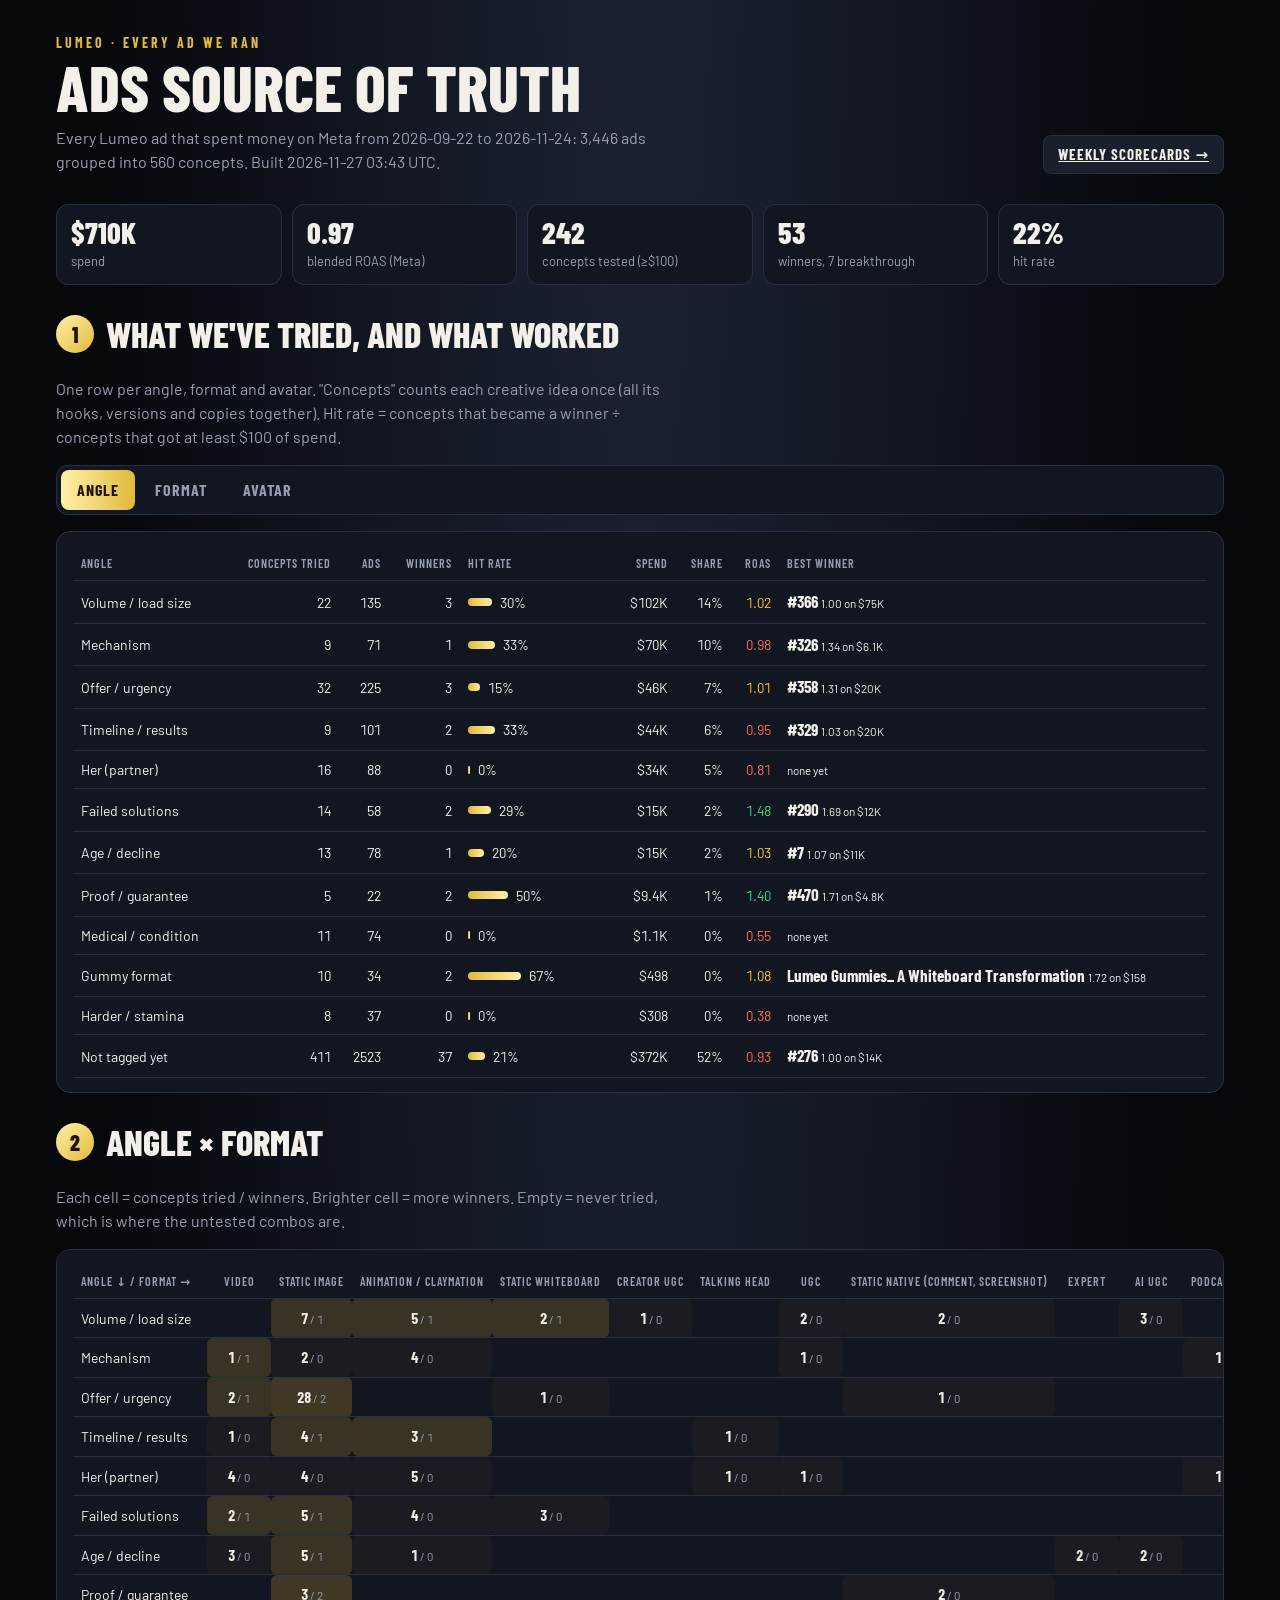
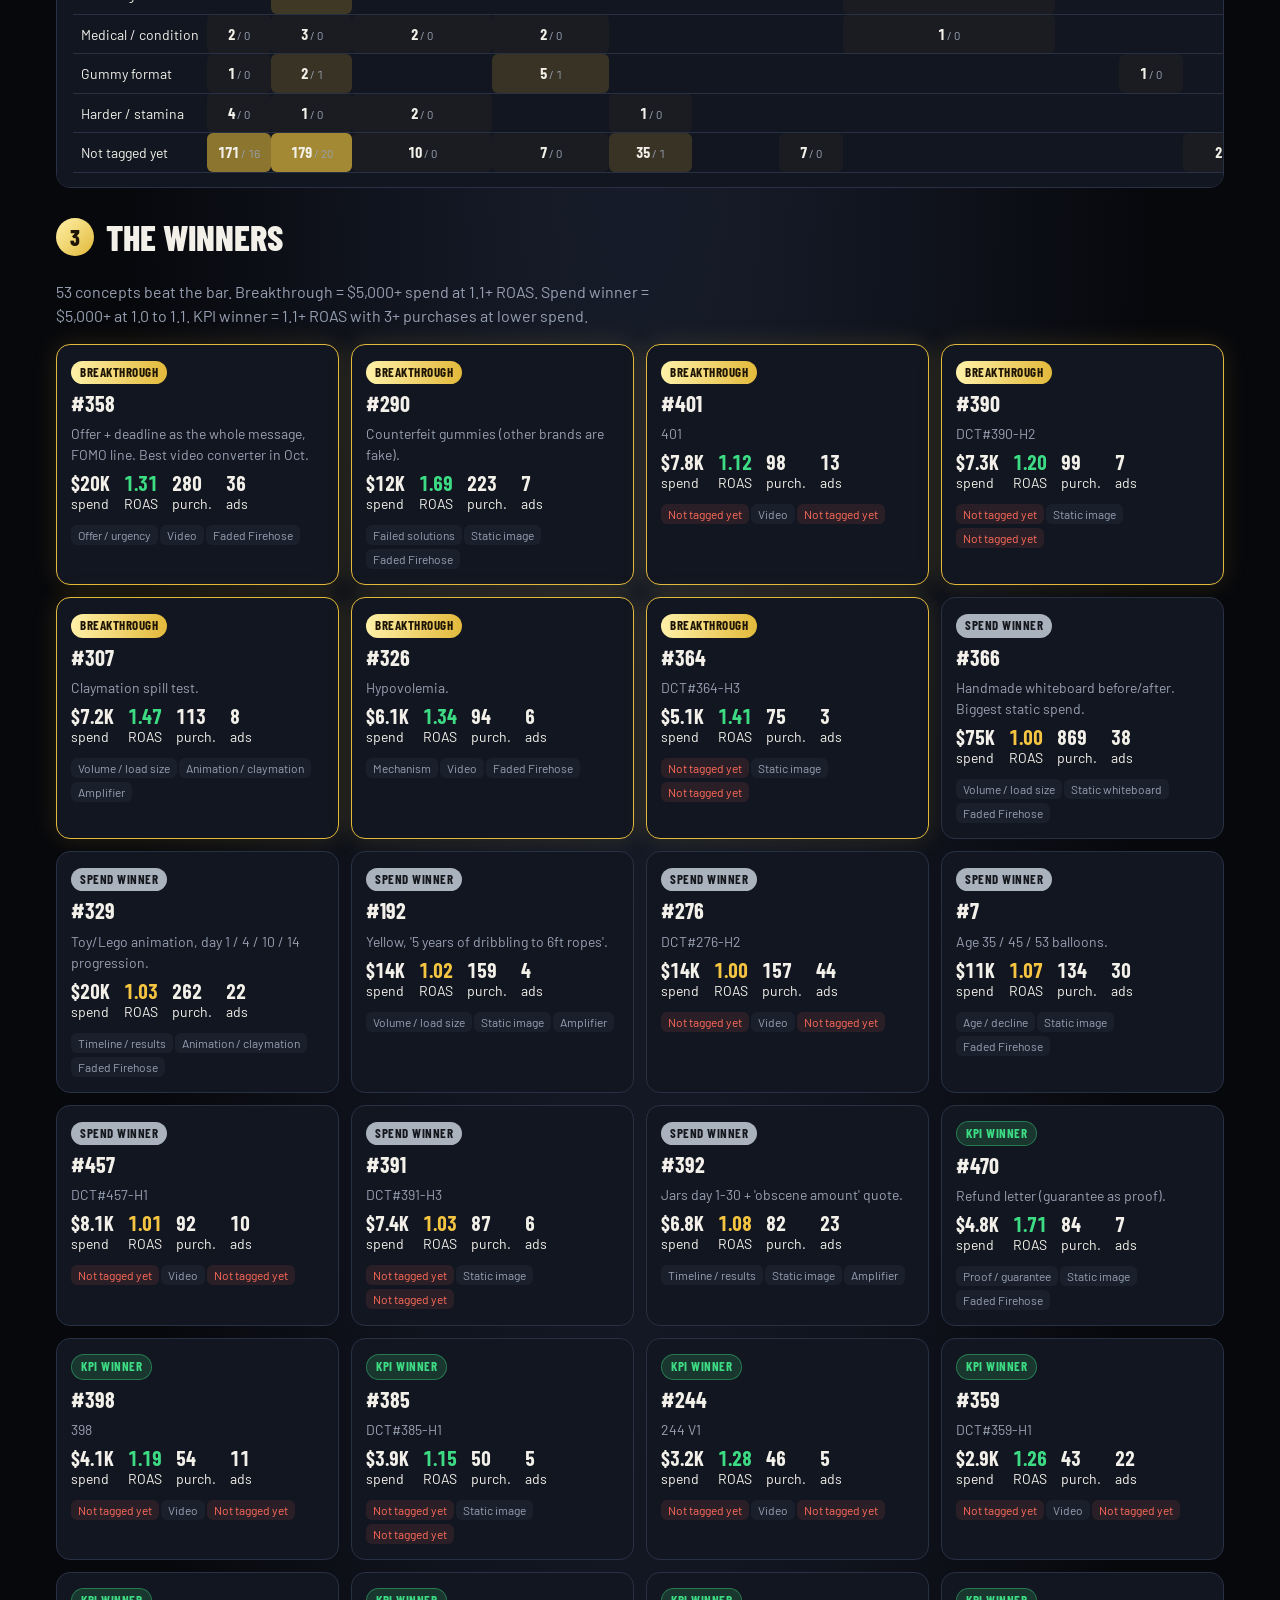
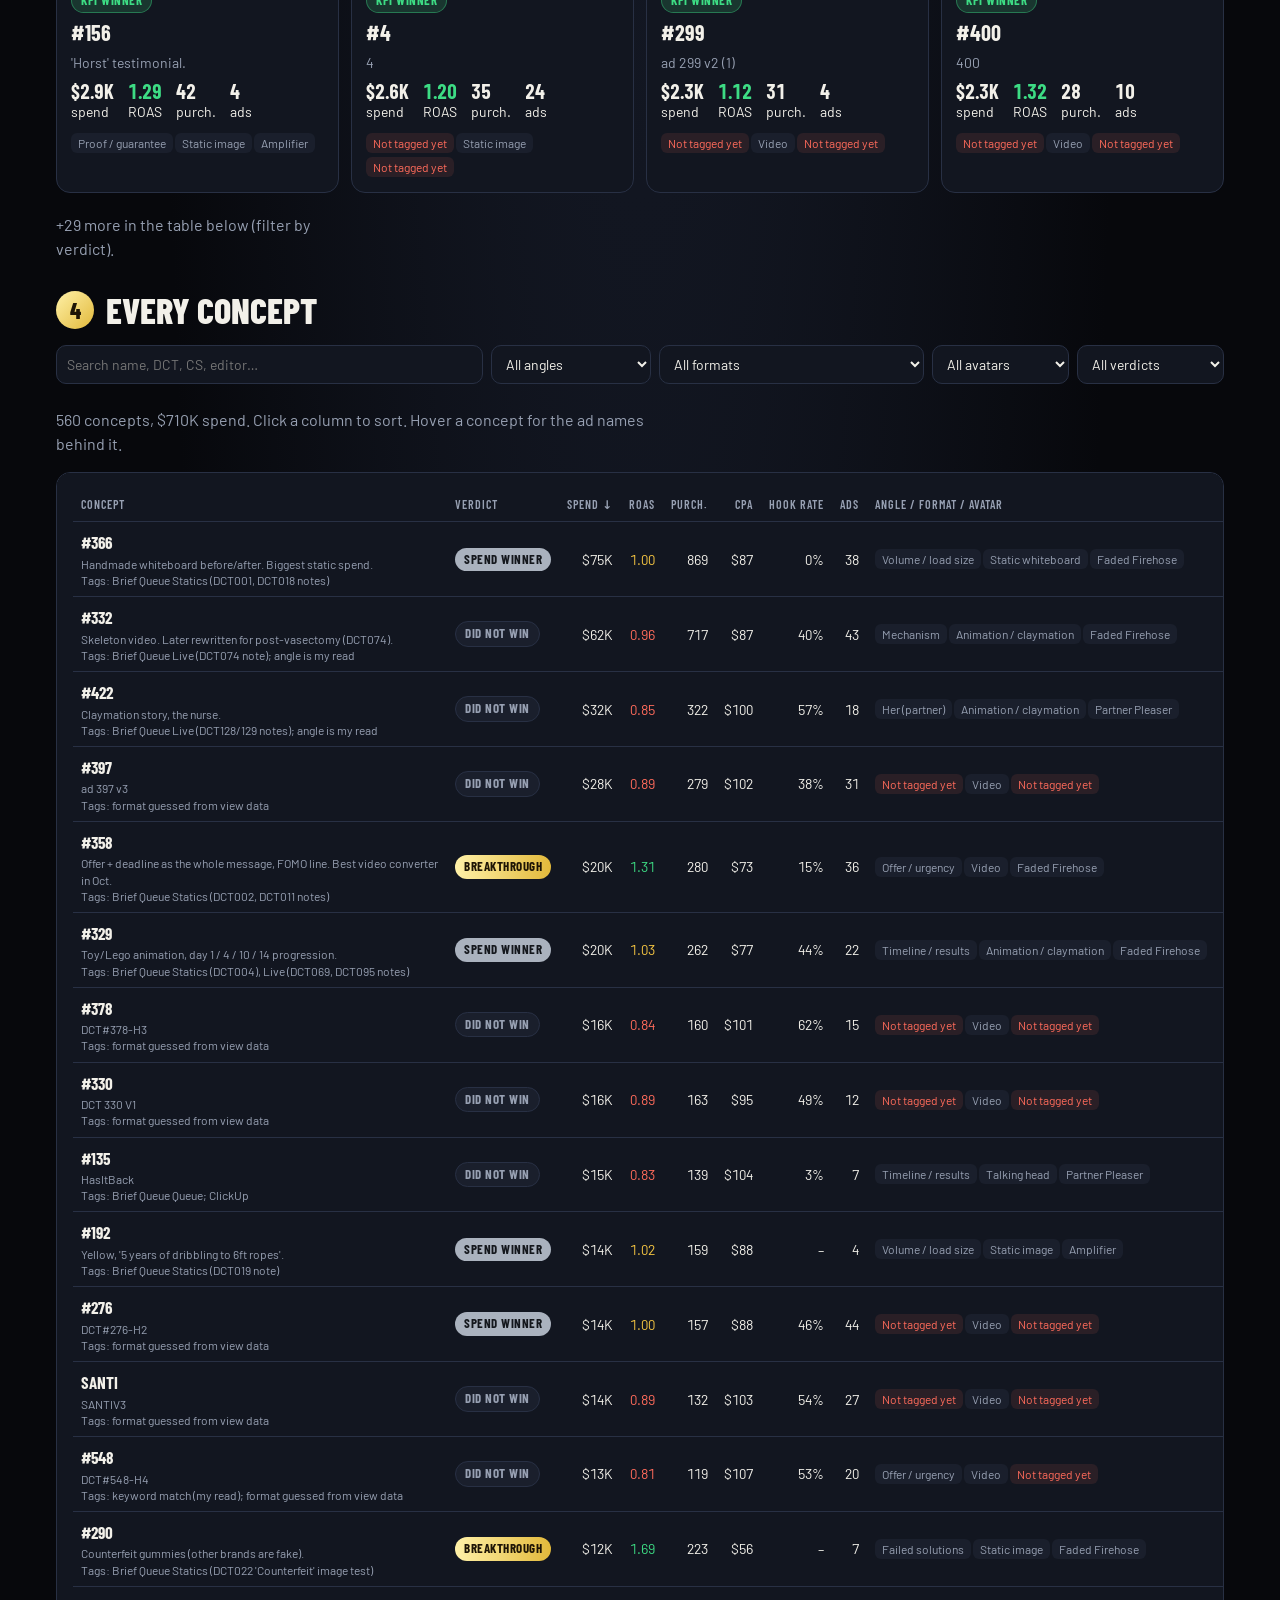
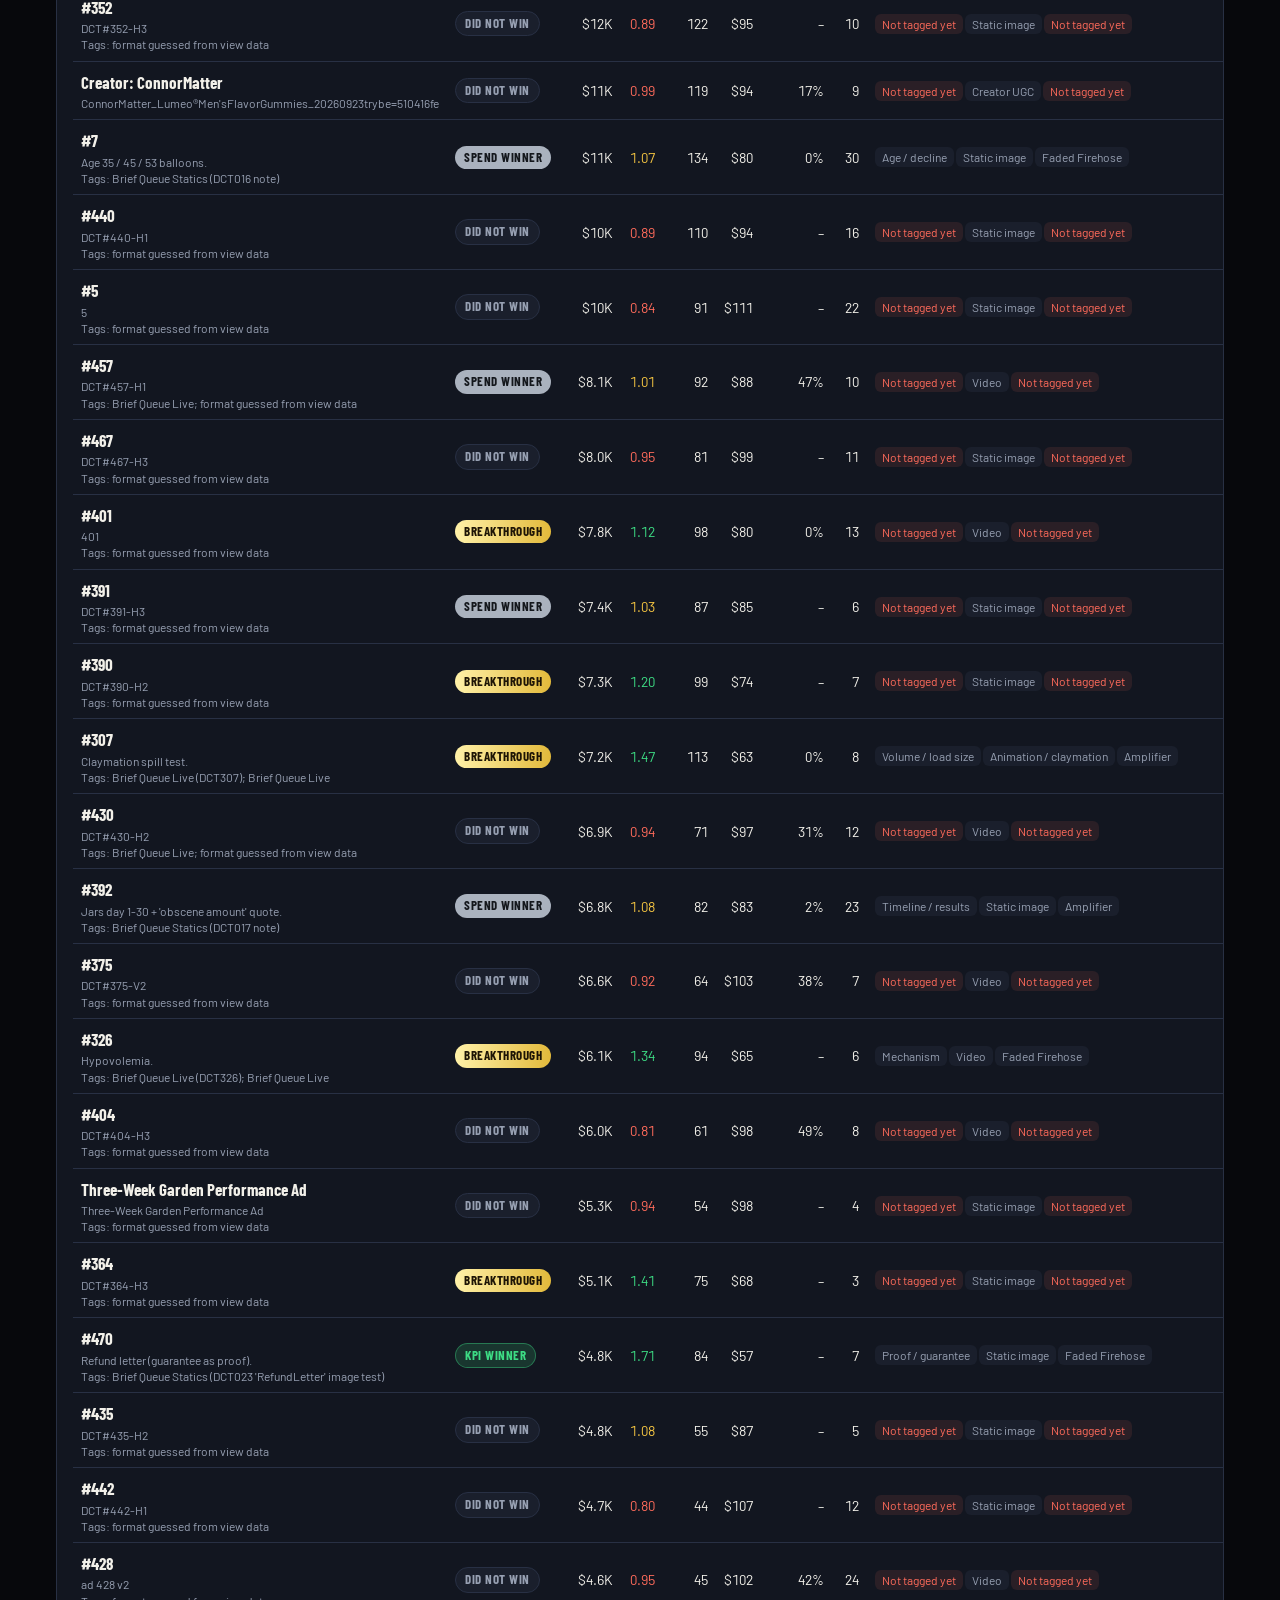
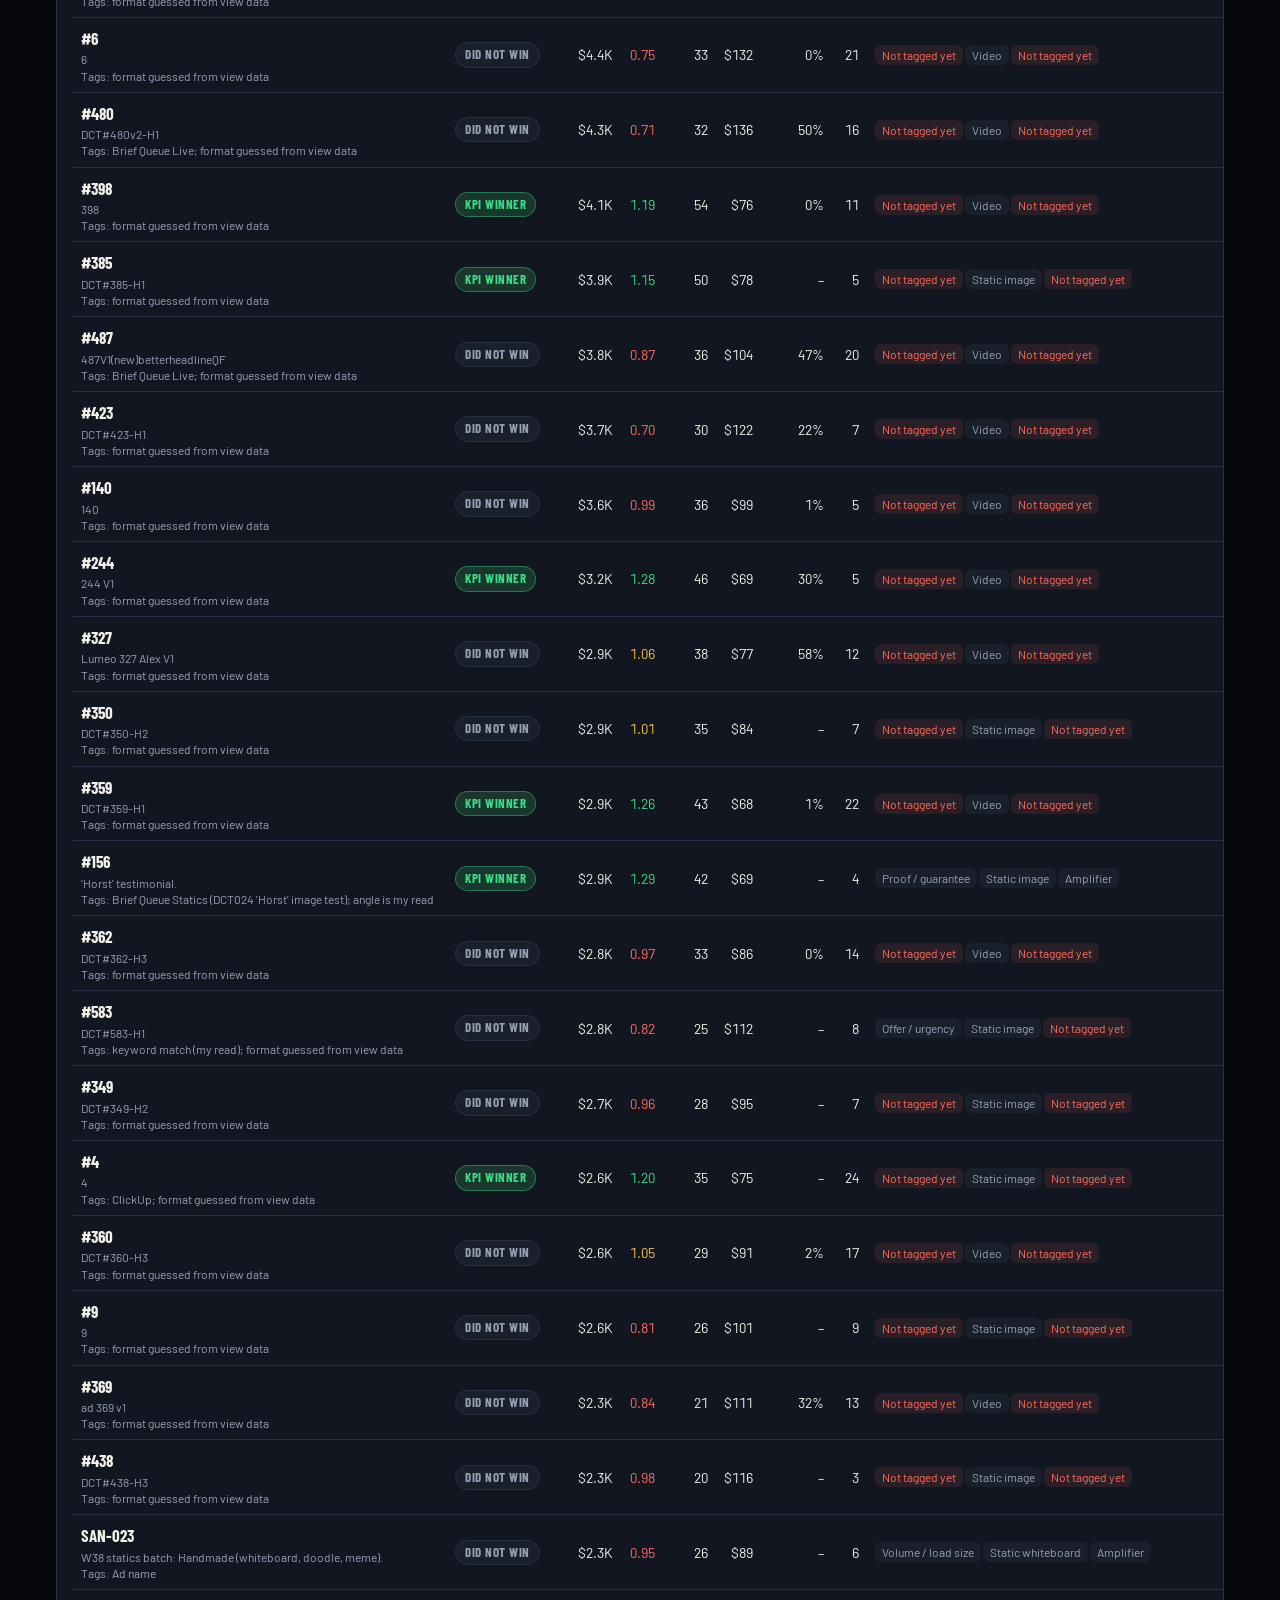
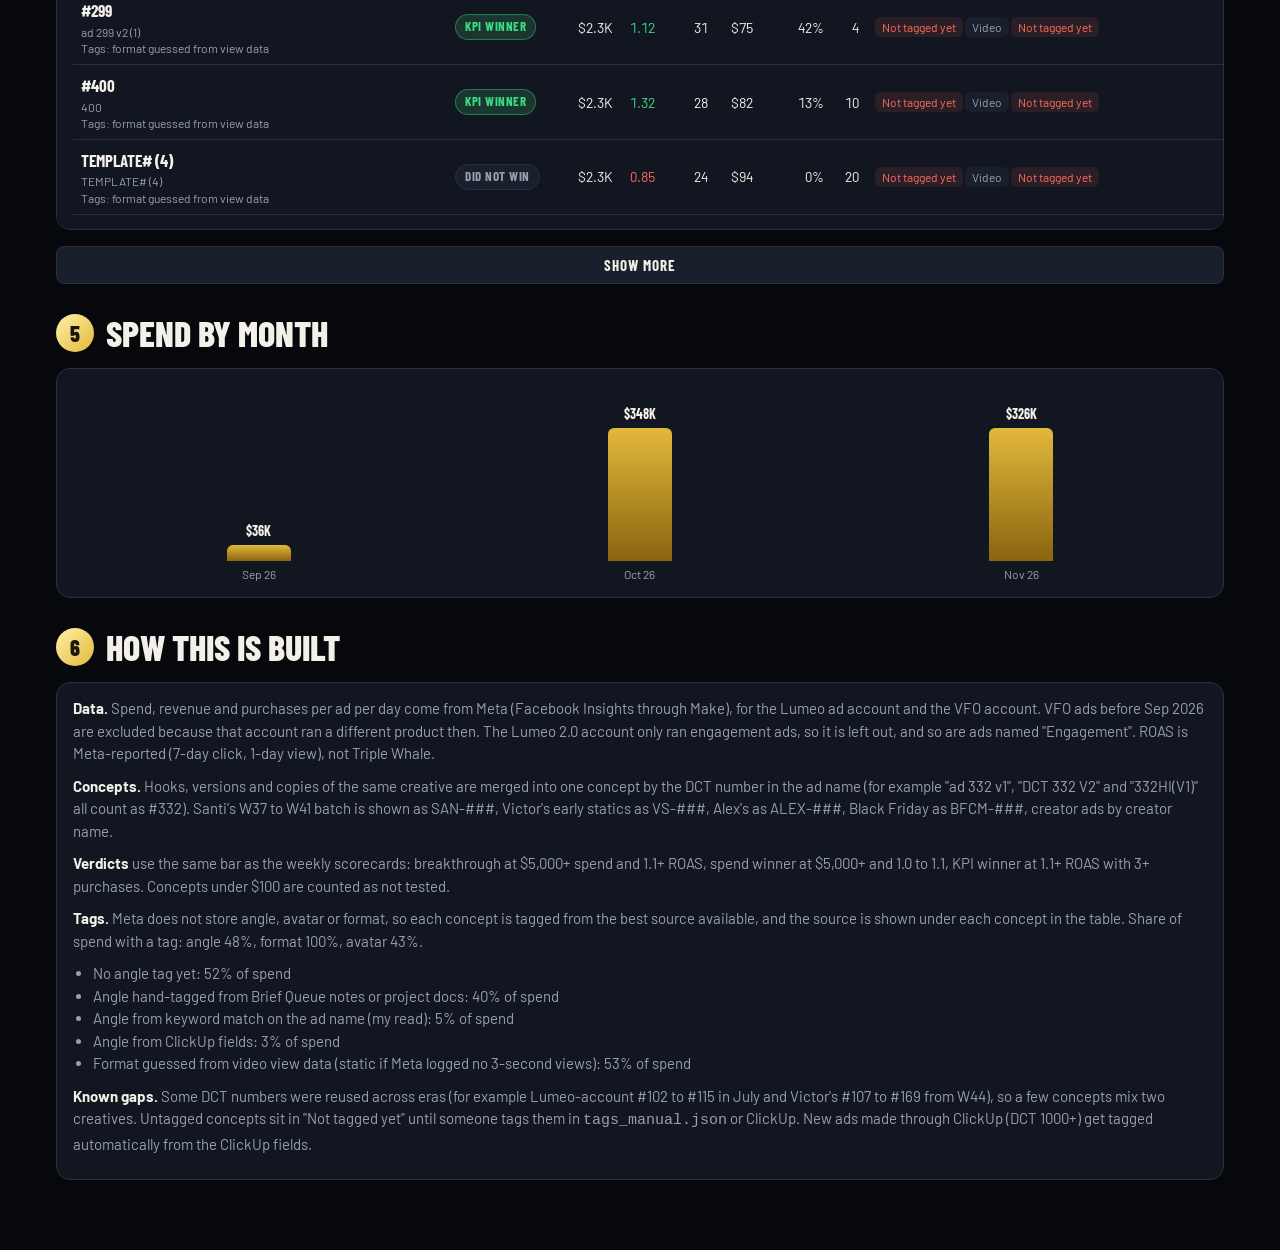
==== ads.html @ 4c55439c "Add ads source of truth page Every Lumeo Meta ad with spend, grouped into concepts by DCT number, wi" ====
<!doctype html>
<html lang="en">
<head>
<meta charset="utf-8">
<meta name="viewport" content="width=device-width,initial-scale=1">
<title>Lumeo ads source of truth</title>
<link rel="preconnect" href="https://fonts.googleapis.com">
<link rel="stylesheet" href="https://fonts.googleapis.com/css2?family=Barlow+Condensed:wght@500;600;700;800&family=Barlow:wght@400;500;600&display=swap">
<link rel="stylesheet" href="style.css">
<link rel="stylesheet" href="ads.css">
</head>
<body>
<main class="wrap">
  <header>
    <div>
      <div class="eyebrow">Lumeo · every ad we ran</div>
      <h1>Ads source of truth</h1>
      <p class="sub" id="lede">Loading…</p>
    </div>
    <a class="btn sm" href="./">Weekly scorecards →</a>
  </header>

  <div class="kpis" id="kpis"></div>

  <section id="tried">
    <h2><span class="num">1</span>What we've tried, and what worked</h2>
    <p class="sub">One row per angle, format and avatar. "Concepts" counts each creative idea once (all its hooks, versions and copies together). Hit rate = concepts that became a winner ÷ concepts that got at least $<span class="mintest">100</span> of spend.</p>
    <div class="seg" role="group" aria-label="Group by" id="dimseg">
      <button aria-pressed="true" data-dim="angle">Angle</button>
      <button aria-pressed="false" data-dim="format">Format</button>
      <button aria-pressed="false" data-dim="avatar">Avatar</button>
    </div>
    <div class="box tblwrap"><table id="dimtbl"></table></div>
  </section>

  <section id="matrix">
    <h2><span class="num">2</span>Angle × format</h2>
    <p class="sub">Each cell = concepts tried / winners. Brighter cell = more winners. Empty = never tried, which is where the untested combos are.</p>
    <div class="box tblwrap"><table id="mtx" class="mtx"></table></div>
  </section>

  <section id="winners">
    <h2><span class="num">3</span>The winners</h2>
    <p class="sub" id="winsub"></p>
    <div class="wins" id="wins"></div>
  </section>

  <section id="all">
    <h2><span class="num">4</span>Every concept</h2>
    <div class="filters">
      <input type="search" id="q" placeholder="Search name, DCT, CS, editor…" aria-label="Search">
      <select id="fAngle" aria-label="Angle"></select>
      <select id="fFormat" aria-label="Format"></select>
      <select id="fAvatar" aria-label="Avatar"></select>
      <select id="fVerdict" aria-label="Verdict"></select>
    </div>
    <p class="sub" id="allsub"></p>
    <div class="box tblwrap"><table id="alltbl" class="sortable"></table></div>
    <button class="btn sm" id="more" hidden>Show more</button>
  </section>

  <section id="months">
    <h2><span class="num">5</span>Spend by month</h2>
    <div class="box"><div class="mbars" id="mbars"></div></div>
  </section>

  <section id="how">
    <h2><span class="num">6</span>How this is built</h2>
    <div class="box how" id="howbox"></div>
  </section>
</main>
<script src="ads.js"></script>
</body>
</html>
---- style.css ----
/* Dark pack-opening stage (single deliberate theme). One page, top to bottom = the workflow:
   1 Production (brief queue) -> 2 Winners (Atria, VFO account) -> 3 Who made it (click to attribute) -> 4 Cards + pack opening. */
:root{
  color-scheme:dark;
  --bg:#07080c; --panel:#121620; --panel2:#1a1f2c; --ink:#f2f0e9; --muted:#97a0b2; --line:#283044;
  --gold1:#fff1a8; --gold2:#e2b93b; --gold3:#8a6410; --gold4:#4a3506;
  --silver1:#f1f3f6; --silver2:#aab2be; --silver3:#5b6270; --silver4:#2c3038;
  --bronze1:#f3bf92; --bronze2:#b0703f; --bronze3:#5a3216; --bronze4:#2e180a;
  --holo1:#7cf3ff; --holo2:#ff4fd8; --holo3:#7b5cff;
  --good:#3ddc84; --mid:#f5c542; --low:#ff6b5b;
  --f-display:"Barlow Condensed","Arial Narrow",system-ui,sans-serif;
  --f-body:"Barlow",system-ui,-apple-system,"Segoe UI",sans-serif;
}
*{box-sizing:border-box}
html,body{margin:0}
body{background:var(--bg);color:var(--ink);font-family:var(--f-body);font-size:16px;line-height:1.5;
  background-image:radial-gradient(ellipse at 50% -10%,#1d2436 0%,rgba(7,8,12,0) 60%)}
button{font:inherit;color:inherit}
a{color:inherit}
.wrap{max-width:1200px;margin:0 auto;padding-block:32px 72px;padding-left:max(16px,env(safe-area-inset-left,0px));padding-right:max(16px,env(safe-area-inset-right,0px));display:flex;flex-direction:column;gap:30px}
header{display:flex;flex-wrap:wrap;gap:20px;align-items:flex-end;justify-content:space-between}
.eyebrow{font-family:var(--f-display);letter-spacing:3px;text-transform:uppercase;color:var(--gold2);font-weight:700;font-size:14px}
h1{font-family:var(--f-display);font-weight:800;font-size:clamp(38px,6vw,64px);line-height:.95;margin:4px 0 0;text-transform:uppercase;text-wrap:balance}
h2{font-family:var(--f-display);font-weight:800;font-size:clamp(26px,3.6vw,36px);text-transform:uppercase;margin:0;line-height:1;display:flex;align-items:center;gap:12px}
h2 .num{display:inline-grid;place-items:center;width:38px;height:38px;border-radius:50%;background:linear-gradient(135deg,var(--gold1),var(--gold2));color:#1d1405;font-size:22px;flex:none}
.sub{color:var(--muted);margin:8px 0 0;max-width:68ch}
.btn{font-family:var(--f-display);font-weight:700;font-size:18px;letter-spacing:1px;text-transform:uppercase;border-radius:10px;padding:12px 22px;cursor:pointer;border:1px solid var(--line);background:var(--panel2)}
.btn.primary{border:0;color:#1d1405;background:linear-gradient(90deg,var(--gold1),var(--gold2));box-shadow:0 0 30px rgba(226,185,59,.35)}
.btn.sm{font-size:15px;padding:7px 14px;border-radius:8px}
.btn:disabled{opacity:.5;cursor:default}
.btn:focus-visible,.cardbtn:focus-visible,.tab:focus-visible,.seg button:focus-visible,.chip:focus-visible,.step:focus-visible{outline:2px solid var(--holo1);outline-offset:3px}

/* workflow stepper */
.flow{display:grid;grid-template-columns:repeat(4,minmax(0,1fr));gap:10px}
.step{display:flex;gap:10px;align-items:flex-start;text-decoration:none;background:var(--panel);border:1px solid var(--line);border-radius:12px;padding:12px 14px;position:relative}
.step b{font-family:var(--f-display);font-size:18px;text-transform:uppercase;letter-spacing:.5px;display:block;line-height:1.1}
.step span{font-size:13px;color:var(--muted);line-height:1.3;display:block}
.step i{font-style:normal;font-family:var(--f-display);font-weight:800;font-size:20px;color:var(--gold2);line-height:1.1}
.step.live{border-color:var(--gold2)}
@media (max-width:760px){.flow{grid-template-columns:1fr 1fr}}

.bar{display:flex;flex-wrap:wrap;gap:12px 18px;align-items:center;justify-content:space-between}
.sticky{position:sticky;top:0;z-index:20;background:rgba(7,8,12,.88);backdrop-filter:blur(8px);-webkit-backdrop-filter:blur(8px);padding:10px 0;margin:-10px 0}
.seg{display:inline-flex;background:var(--panel);border:1px solid var(--line);border-radius:12px;padding:4px;gap:4px}
.seg button{font-family:var(--f-display);font-weight:700;letter-spacing:1px;text-transform:uppercase;font-size:16px;border:0;background:transparent;border-radius:8px;padding:8px 16px;cursor:pointer;color:var(--muted)}
.seg button[aria-pressed="true"]{background:linear-gradient(90deg,var(--gold1),var(--gold2));color:#1d1405}
.tabs{display:flex;gap:6px;flex-wrap:wrap}
.tab{font-family:var(--f-display);font-weight:600;letter-spacing:1px;text-transform:uppercase;font-size:15px;border:1px solid var(--line);background:var(--panel);border-radius:999px;padding:6px 14px;cursor:pointer}
.tab[aria-pressed="true"]{background:var(--ink);color:var(--bg);border-color:var(--ink)}
.legend{display:flex;flex-wrap:wrap;gap:8px 18px;font-size:14px;color:var(--muted);background:var(--panel);border:1px solid var(--line);border-radius:12px;padding:12px 16px}
.legend b{color:var(--ink);font-family:var(--f-display);font-size:16px;letter-spacing:.5px}
section{display:flex;flex-direction:column;gap:16px;scroll-margin-top:70px}
.box{background:var(--panel);border:1px solid var(--line);border-radius:14px;padding:14px 16px}
.tblwrap{overflow-x:auto}
table{width:100%;border-collapse:collapse;font-size:14px}
th,td{text-align:left;padding:8px 8px;border-bottom:1px solid var(--line);white-space:nowrap}
th{color:var(--muted);font-weight:600;font-size:12px;letter-spacing:1px;text-transform:uppercase;font-family:var(--f-display)}
td.n,th.n{text-align:right;font-variant-numeric:tabular-nums}
td b{font-family:var(--f-display);font-size:17px}
.two{display:grid;grid-template-columns:1fr 1fr;gap:16px}
@media (max-width:860px){.two{grid-template-columns:1fr}}
.note{font-size:13px;color:var(--muted)}
.flag{border-left:3px solid var(--mid);padding:8px 12px;background:var(--panel2);border-radius:8px;font-size:13px;color:var(--muted)}
.flag b{color:var(--ink)}

/* winners */
.wgrid{display:grid;grid-template-columns:repeat(auto-fill,minmax(330px,1fr));gap:14px}
.ad{display:grid;grid-template-columns:92px minmax(0,1fr);gap:12px;background:var(--panel);border:1px solid var(--line);border-radius:14px;padding:12px}
.ad.ok{border-color:var(--good)}
.ad .th{aspect-ratio:9/16;border-radius:8px;overflow:hidden;background:var(--panel2) center/cover no-repeat;position:relative}
.ad .th span{position:absolute;left:4px;bottom:4px;font-family:var(--f-display);font-size:11px;font-weight:700;background:rgba(0,0,0,.6);padding:1px 6px;border-radius:4px}
.ad .body{display:flex;flex-direction:column;gap:6px;min-width:0}
.ad .nm{font:600 13px/1.3 ui-monospace,Menlo,monospace;word-break:break-all}
.ad .meta{font-size:12px;color:var(--muted)}
.ad .mx{display:flex;gap:10px;flex-wrap:wrap;font-family:var(--f-display);font-weight:700;font-size:16px}
.ad .mx em{font-style:normal;font-weight:500;color:var(--muted);font-size:12px;margin-left:3px}
.pill{font-family:var(--f-display);font-weight:700;font-size:12px;letter-spacing:1px;text-transform:uppercase;padding:1px 8px;border-radius:999px;background:var(--panel2);color:var(--muted);white-space:nowrap}
.pill.win{background:rgba(61,220,132,.16);color:var(--good)}
.pill.spend{background:rgba(245,140,50,.18);color:#f59a4a}
.pill.bt{background:rgba(61,220,132,.16);color:var(--good)}
.pill.kpi{background:rgba(245,197,66,.16);color:var(--mid)}
.pill.lose{background:rgba(240,90,90,.14);color:#f07a7a}
.pill.early{background:rgba(160,160,170,.16);color:#b8b8c4}
.pill.prof{background:transparent;color:var(--good);border:1px solid rgba(61,220,132,.35)}
.pill.unprof{background:transparent;color:#f07a7a;border:1px solid rgba(240,90,90,.3)}
.l-av img{position:absolute;inset:6%;width:88%;height:88%;border-radius:50%;object-fit:cover}
.pill.hi{color:var(--good)} .pill.mid{color:var(--mid)} .pill.lo{color:var(--muted)}
.why{font-size:12px;color:var(--muted);line-height:1.35}
.pick{display:grid;grid-template-columns:26px minmax(0,1fr);gap:6px;align-items:center}
.pick>span{font-family:var(--f-display);font-weight:700;font-size:12px;color:var(--muted)}
.chips{display:flex;gap:5px;flex-wrap:wrap}
.chip{border:1px solid var(--line);background:var(--panel2);padding:3px 9px;border-radius:999px;cursor:pointer;font-size:13px}
.chip.sug{border-color:var(--gold2);border-style:dashed}
.chip[aria-pressed="true"]{background:linear-gradient(90deg,var(--gold1),var(--gold2));color:#1d1405;border:1px solid var(--gold2);font-weight:600}
.chip[disabled]{cursor:default}
.owner{display:flex;gap:6px;flex-wrap:wrap;font-family:var(--f-display);font-weight:700}
.owner span{background:var(--panel2);border-radius:6px;padding:1px 8px}
.progress{height:8px;border-radius:999px;background:var(--panel2);overflow:hidden;min-width:160px;flex:1;max-width:320px}
.progress i{display:block;height:100%;background:linear-gradient(90deg,var(--good),var(--gold2));width:0;transition:width .4s}

.squad{display:grid;grid-template-columns:repeat(auto-fill,minmax(260px,1fr));gap:40px 24px}
.slot{display:flex;flex-direction:column;align-items:center;gap:14px;min-width:0}

/* ================= 3D card ================= */
.cardbtn{--c1:var(--gold1);--c2:var(--gold2);--c3:var(--gold3);--c4:var(--gold4);--ink-c:#1d1405;
  position:relative;background:none;border:0;padding:0;cursor:pointer;width:250px;max-width:100%;container-type:inline-size;perspective:900px;-webkit-tap-highlight-color:transparent}
.t-silver{--c1:var(--silver1);--c2:var(--silver2);--c3:var(--silver3);--c4:var(--silver4);--ink-c:#141920}
.t-bronze{--c1:var(--bronze1);--c2:var(--bronze2);--c3:var(--bronze3);--c4:var(--bronze4);--ink-c:#1b0d03}
.t-special{--c1:#9b7bff;--c2:#5b3fd6;--c3:#2a1670;--c4:#140a38;--ink-c:#fff}
.shadow{position:absolute;left:12%;right:12%;bottom:-6%;height:10%;border-radius:50%;background:radial-gradient(ellipse,rgba(0,0,0,.75),transparent 70%);filter:blur(6px);
  transform:translate(calc(var(--ry,0deg) / 1deg * -1.2px), calc(var(--rx,0deg) / 1deg * 1px));transition:transform .5s cubic-bezier(.2,.8,.2,1)}
.t-gold .shadow{background:radial-gradient(ellipse,rgba(226,185,59,.35),transparent 70%)}
.t-special .shadow{background:radial-gradient(ellipse,rgba(123,92,255,.55),transparent 70%)}
.tiltbox{position:relative;width:100%;aspect-ratio:3/4.35;transform-style:preserve-3d;
  transform:rotateX(var(--rx,0deg)) rotateY(calc(var(--ry,0deg) + var(--flip,0deg)));transition:transform .6s cubic-bezier(.2,.8,.2,1)}
.cardbtn.moving .tiltbox,.cardbtn.moving .shadow{transition:transform .1s ease-out}
.cardbtn[aria-pressed="true"]{--flip:180deg}
.side{position:absolute;inset:0;transform-style:preserve-3d}
.side, .side *{backface-visibility:hidden;-webkit-backface-visibility:hidden}
.shield{clip-path:polygon(50% 0,100% 7%,100% 88%,50% 100%,0 88%,0 7%)}
.edge{position:absolute;inset:0;background:var(--c4)}
.edge.e1{transform:translateZ(-2px);background:var(--c3)}
.edge.e2{transform:translateZ(-4px)}
.edge.e3{transform:translateZ(-6px)}
.edge.e4{transform:translateZ(-8px);background:#000}
.bgface{position:absolute;inset:0;overflow:hidden;background:linear-gradient(160deg,var(--c1) 0%,var(--c2) 48%,var(--c3) 100%)}
.bgface::before{content:"";position:absolute;inset:3.5%;clip-path:polygon(50% 0,100% 7%,100% 88%,50% 100%,0 88%,0 7%);
  background:linear-gradient(160deg,rgba(255,255,255,.18),rgba(255,255,255,0) 45%),repeating-linear-gradient(135deg,rgba(255,255,255,.05) 0 6px,rgba(0,0,0,.04) 6px 12px)}
.t-special .bgface{background:#140c30}
.t-special .bgface .anim{position:absolute;inset:-40%;background:conic-gradient(from 0deg,var(--holo3),var(--holo2),var(--holo1),var(--holo3));animation:spin 7s linear infinite;opacity:.9}
.t-special .bgface .veil{position:absolute;inset:0;background:radial-gradient(ellipse at 50% 35%,rgba(10,6,30,.1),rgba(10,6,30,.78) 78%)}
.t-special .bgface .lines{position:absolute;inset:0;background:repeating-linear-gradient(115deg,transparent 0 14px,rgba(255,255,255,.1) 14px 16px)}
@keyframes spin{to{transform:rotate(360deg)}}
.shine{position:absolute;inset:0;pointer-events:none;mix-blend-mode:color-dodge;opacity:0;transition:opacity .3s;
  background:radial-gradient(circle at var(--mx,50%) var(--my,50%),rgba(255,255,255,.85),rgba(255,255,255,0) 38%),
  linear-gradient(115deg,transparent 18%,rgba(124,243,255,.6) 36%,rgba(255,79,216,.6) 50%,rgba(255,241,168,.65) 64%,transparent 82%);
  background-size:100% 100%,260% 260%;background-position:center,var(--gx,50%) var(--gy,50%)}
.cardbtn:hover .shine,.cardbtn.touching .shine{opacity:.65}
.t-bronze .shine{mix-blend-mode:overlay}
.gloss{position:absolute;inset:0;pointer-events:none;background:radial-gradient(circle at var(--mx,50%) var(--my,30%),rgba(255,255,255,.22),transparent 45%);transform:translateZ(90px) scale(.92);opacity:0;transition:opacity .3s}
.cardbtn:hover .gloss,.cardbtn.touching .gloss{opacity:1}
.lay{position:absolute;font-family:var(--f-display);color:var(--ink-c);text-align:center}
.l-ovr{left:9%;top:9%;display:flex;flex-direction:column;align-items:center;line-height:.86;transform:translateZ(55px);text-shadow:0 2px 0 rgba(255,255,255,.15)}
.l-ovr b{font-size:24cqw;font-weight:800}
.l-ovr span{font-size:7.6cqw;font-weight:700;letter-spacing:.6cqw}
.l-av{left:39%;top:5%;width:48%;aspect-ratio:1;transform:translateZ(75px)}
.l-av i{position:absolute;inset:6%;border-radius:50%;display:grid;place-items:center;font-style:normal;font-weight:800;font-size:15cqw;
  background:radial-gradient(circle at 35% 30%,rgba(255,255,255,.35),rgba(0,0,0,.18) 70%);border:1.2cqw solid rgba(0,0,0,.18);box-shadow:0 2.4cqw 4cqw rgba(0,0,0,.35)}
.t-special .l-av i{background:radial-gradient(circle at 35% 30%,rgba(255,255,255,.35),rgba(255,255,255,.06) 70%);border-color:rgba(255,255,255,.35)}
.l-nm{left:8%;right:8%;top:43.5%;font-size:12.8cqw;font-weight:800;text-transform:uppercase;letter-spacing:.2cqw;line-height:1.05;border-bottom:.8cqw solid rgba(0,0,0,.22);padding-bottom:1.4cqw;transform:translateZ(40px)}
.t-special .l-nm{border-color:rgba(255,255,255,.35)}
.l-st{left:10%;right:10%;top:56%;display:grid;grid-template-columns:1fr 1fr;gap:.4cqw 7cqw;font-size:8.4cqw;transform:translateZ(28px)}
.l-st div{display:flex;gap:2.4cqw;justify-content:center;align-items:baseline}
.l-st b{font-weight:800;font-variant-numeric:tabular-nums}
.l-st span{font-weight:600;opacity:.8;font-size:7cqw}
.l-st .na b{opacity:.45}
.l-foot{left:15%;right:15%;bottom:6%;font-size:4.2cqw;letter-spacing:.8cqw;font-weight:700;opacity:.8;text-transform:uppercase;transform:translateZ(18px)}
.badge{position:absolute;top:13%;right:-3%;font-family:var(--f-display);font-weight:800;font-size:5cqw;letter-spacing:.6cqw;color:#07080c;background:linear-gradient(90deg,var(--holo1),var(--holo2));padding:.8cqw 3.6cqw;border-radius:1.4cqw;transform:translateZ(95px) rotate(6deg);box-shadow:0 2cqw 5cqw rgba(0,0,0,.45)}
.back3d{transform:rotateY(180deg)}
.back3d .bgface{background:linear-gradient(170deg,#1d2334,#0d1018)}
.back3d .bgface::before{background:linear-gradient(170deg,rgba(255,255,255,.06),transparent 40%)}
.bk{position:absolute;left:8%;right:8%;top:8%;bottom:11%;display:flex;flex-direction:column;gap:2.4cqw;transform:translateZ(30px);color:var(--ink);text-align:left;font-family:var(--f-body)}
.bk h4{margin:0;font-family:var(--f-display);font-size:8cqw;text-transform:uppercase;letter-spacing:.4cqw;text-align:center;line-height:1.1}
.bk h4 small{display:block;font-size:4.6cqw;color:var(--muted);letter-spacing:.6cqw}
.row{display:grid;grid-template-columns:15cqw minmax(0,1fr) 11cqw;gap:3cqw;align-items:center;font-size:4.8cqw}
.row .k{font-family:var(--f-display);font-weight:700;font-size:6cqw}
.row .meta{display:flex;flex-direction:column;gap:1cqw;min-width:0}
.row .meta span{color:var(--muted);white-space:nowrap;overflow:hidden;text-overflow:ellipsis}
.track{height:2.2cqw;border-radius:999px;background:#2a3245;overflow:hidden}
.fill{height:100%;border-radius:999px;width:0;transition:width .9s cubic-bezier(.2,.8,.2,1) .2s}
.cardbtn[aria-pressed="true"] .fill{width:var(--w)}
.row .v{font-family:var(--f-display);font-weight:800;font-size:7cqw;text-align:right;font-variant-numeric:tabular-nums}
.bk.dense{gap:1.1cqw;top:6%}
.bk.dense .row{font-size:4.2cqw}.bk.dense .row .k{font-size:5cqw}.bk.dense .row .v{font-size:6cqw}.bk.dense .row .meta{gap:.5cqw}
.bk .hint{margin-top:auto;text-align:center;font-size:4cqw;color:var(--muted);letter-spacing:.4cqw;text-transform:uppercase}
.tap{font-size:12px;color:var(--muted);letter-spacing:1px;text-transform:uppercase;font-family:var(--f-display)}

.panel{width:100%;max-width:290px;background:var(--panel);border:1px solid var(--line);border-radius:12px;padding:12px 14px;display:flex;flex-direction:column;gap:8px}
.p-tag{font-family:var(--f-display);font-weight:700;font-size:12px;letter-spacing:2px;color:var(--gold2);text-transform:uppercase;display:flex;justify-content:space-between;gap:8px}
.bestworst{display:flex;justify-content:space-between;gap:8px;font-size:13px;color:var(--muted)}
.bestworst b{color:var(--ink);font-family:var(--f-display);font-size:15px}
.adtile{display:grid;grid-template-columns:76px minmax(0,1fr);gap:12px;align-items:stretch}
.thumb{position:relative;aspect-ratio:9/16;border-radius:8px;overflow:hidden;background:var(--panel2) center/cover no-repeat}
.adinfo{display:flex;flex-direction:column;gap:4px;min-width:0}
.adinfo .fmt{font-family:var(--f-display);font-weight:700;font-size:17px;text-transform:uppercase;line-height:1.1}
.adinfo .why{font-size:13px;color:var(--muted);line-height:1.35}
.adstats{display:flex;gap:12px;flex-wrap:wrap;font-family:var(--f-display);font-weight:700;font-size:17px;border-top:1px solid var(--line);padding-top:8px}
.adstats em{font-style:normal;font-weight:500;color:var(--muted);font-size:13px;margin-left:4px}

/* ================= pack overlay ================= */
.ov{position:fixed;inset:0;z-index:100;display:grid;place-items:center;background:#050609;overflow:hidden}
.ov .rays{position:absolute;left:50%;top:50%;width:220vmax;height:220vmax;margin:-110vmax 0 0 -110vmax;border-radius:50%;
  background:repeating-conic-gradient(from 0deg,rgba(255,225,120,.14) 0deg 6deg,rgba(255,225,120,0) 6deg 18deg);
  -webkit-mask-image:radial-gradient(circle,#000 0%,rgba(0,0,0,.55) 30%,transparent 55%);mask-image:radial-gradient(circle,#000 0%,rgba(0,0,0,.55) 30%,transparent 55%);
  animation:rays 30s linear infinite;opacity:.35;transition:opacity .6s}
.ov.t-special .rays{background:repeating-conic-gradient(from 0deg,rgba(124,243,255,.16) 0deg 6deg,rgba(255,79,216,0) 6deg 18deg)}
@keyframes rays{to{transform:rotate(360deg)}}
.ov .glow{position:absolute;left:50%;top:50%;width:90vmin;height:90vmin;margin:-45vmin 0 0 -45vmin;border-radius:50%;background:radial-gradient(circle,rgba(255,214,90,.55) 0%,rgba(255,214,90,.12) 40%,transparent 68%);transform:scale(.4);opacity:.2;transition:transform 1.6s cubic-bezier(.5,0,.75,0),opacity 1.6s}
.ov.charging .glow{transform:scale(1.25);opacity:1}
.ov.charging .rays{opacity:1}
.ov .pack{position:relative;width:min(300px,62vw);aspect-ratio:3/4.35;background:repeating-linear-gradient(135deg,#1a2030 0 16px,#232b3f 16px 32px);display:flex;flex-direction:column;align-items:center;justify-content:center;gap:10px}
.ov .pack::after{content:"";position:absolute;inset:10px;border:2px solid rgba(226,185,59,.6);clip-path:inherit}
.ov .pack b{font-family:var(--f-display);font-weight:800;font-size:clamp(48px,11vw,84px);color:var(--gold1);letter-spacing:5px;line-height:1}
.ov .pack span{font-family:var(--f-display);letter-spacing:5px;color:var(--muted);font-size:15px;font-weight:600}
.ov .pack .edgeline{position:absolute;left:0;right:0;height:40%;top:-40%;background:linear-gradient(180deg,transparent,rgba(255,241,168,.95),transparent);mix-blend-mode:screen}
.ov.charging .pack{animation:shake 1.4s cubic-bezier(.36,.07,.19,.97) both}
.ov.charging .pack .edgeline{animation:edgeline 1.2s .3s ease-in both}
.ov.burst .pack{filter:brightness(3);transform:scale(1.15);opacity:0;transition:filter .2s,transform .3s,opacity .25s .15s}
@keyframes shake{0%{transform:translate(0,0) rotate(0)}10%{transform:translate(-4px,0) rotate(-1deg)}20%{transform:translate(5px,0) rotate(1deg)}30%{transform:translate(-7px,0) rotate(-1.5deg)}40%{transform:translate(8px,0) rotate(2deg)}50%{transform:translate(-10px,0) rotate(-2.5deg)}60%{transform:translate(12px,0) rotate(3deg)}70%{transform:translate(-14px,0) rotate(-3.5deg)}80%{transform:translate(15px,0) rotate(4deg)}90%{transform:translate(-16px,0) rotate(-4deg) scale(1.03)}100%{transform:translate(0,0) rotate(0) scale(1.06)}}
@keyframes edgeline{to{top:100%}}
.ov .flash{position:absolute;inset:0;background:#fff8d8;opacity:0;pointer-events:none}
.ov.burst .flash{animation:flash .7s ease-out}
@keyframes flash{0%{opacity:0}15%{opacity:1}100%{opacity:0}}
.ov .walk{position:absolute;inset:0;display:grid;place-items:center;pointer-events:none}
.ov .walk div{position:absolute;font-family:var(--f-display);font-weight:800;text-transform:uppercase;opacity:0}
.ov .w-role{font-size:clamp(56px,13vw,140px);letter-spacing:.25em}
.ov .w-ovr{font-size:clamp(160px,42vw,380px);line-height:1;background:linear-gradient(180deg,var(--gold1),var(--gold2) 55%,var(--gold3));-webkit-background-clip:text;background-clip:text;color:transparent}
.ov .w-ovr.t-bronze{background-image:linear-gradient(180deg,var(--bronze1),var(--bronze2) 55%,var(--bronze3))}
.ov .w-ovr.t-silver{background-image:linear-gradient(180deg,var(--silver1),var(--silver2) 55%,var(--silver3))}
.ov .w-ovr.t-special{background-image:linear-gradient(180deg,var(--holo1),var(--holo2) 55%,var(--holo3))}
.ov .w-role.show{animation:roleIn 1s cubic-bezier(.16,1,.3,1) both}
@keyframes roleIn{0%{opacity:0;transform:scaleX(1.7);filter:blur(10px)}35%{opacity:1;transform:scaleX(1);filter:blur(0)}80%{opacity:1}100%{opacity:0;filter:blur(8px)}}
.ov .w-ovr.show{animation:ovrIn 1.15s cubic-bezier(.16,1,.3,1) both}
@keyframes ovrIn{0%{opacity:0;transform:scale(2.4);filter:blur(14px)}30%{opacity:1;transform:scale(1);filter:blur(0)}80%{opacity:1;transform:scale(1)}100%{opacity:0;transform:scale(.4) translateY(-30%);filter:blur(6px)}}
.ov .land{position:relative;display:flex;flex-direction:column;align-items:center;gap:18px;opacity:0;transform:scale(.55) translateY(40px);transition:opacity .7s cubic-bezier(.16,1,.3,1),transform .9s cubic-bezier(.16,1,.3,1);max-height:100%}
.ov .land.show{opacity:1;transform:none}
.ov .land .cardbtn{width:min(320px,66vw,44vh)}
.ov .land.show .cardbtn .tiltbox{animation:spinIn 1.1s cubic-bezier(.16,1,.3,1) backwards}
@keyframes spinIn{0%{transform:rotateY(-540deg) rotateX(20deg)}100%{transform:rotateY(0) rotateX(0)}}
.ov .land .panel{max-width:min(340px,86vw)}
.ov .controls{position:absolute;bottom:max(20px,env(safe-area-inset-bottom,0px));left:0;right:0;display:flex;justify-content:center;gap:10px;flex-wrap:wrap;padding-inline:16px;z-index:3}
.ov .controls[hidden]{display:none!important}
.ov .skip{position:absolute;top:max(16px,env(safe-area-inset-top,0px));right:max(16px,env(safe-area-inset-right,0px));font-family:var(--f-display);font-weight:600;letter-spacing:1px;text-transform:uppercase;background:rgba(255,255,255,.08);border:1px solid var(--line);border-radius:999px;padding:6px 14px;cursor:pointer;z-index:3}
.ov .counter{position:absolute;top:max(18px,env(safe-area-inset-top,0px));left:max(16px,env(safe-area-inset-left,0px));font-family:var(--f-display);letter-spacing:2px;color:var(--muted);text-transform:uppercase;font-size:14px;z-index:3}
.ov[hidden],.flag[hidden]{display:none!important}
.toast{position:fixed;bottom:16px;left:50%;transform:translateX(-50%);background:var(--ink);color:var(--bg);padding:8px 16px;border-radius:999px;font-size:14px;opacity:0;transition:opacity .2s;pointer-events:none;z-index:200}
.toast.on{opacity:1}
@media (prefers-reduced-motion:reduce){.t-special .bgface .anim,.ov .rays{animation:none}.tiltbox,.shadow{transition:none}.ov .land.show .cardbtn .tiltbox{animation:none}}
---- ads.css ----
/* Ads source of truth page. Reuses tokens from style.css. */
.kpis{display:grid;grid-template-columns:repeat(5,minmax(0,1fr));gap:10px}
.kpi{background:var(--panel);border:1px solid var(--line);border-radius:12px;padding:12px 14px}
.kpi b{display:block;font-family:var(--f-display);font-weight:800;font-size:30px;line-height:1.05}
.kpi span{font-size:13px;color:var(--muted)}
@media (max-width:860px){.kpis{grid-template-columns:repeat(2,minmax(0,1fr))}}

.pill{display:inline-block;font-family:var(--f-display);font-weight:700;font-size:13px;letter-spacing:.5px;text-transform:uppercase;border-radius:999px;padding:2px 9px;border:1px solid var(--line);white-space:nowrap}
.v-breakthrough{background:linear-gradient(90deg,var(--gold1),var(--gold2));color:#1d1405;border:0}
.v-spend-winner{background:var(--silver2);color:#14171c;border:0}
.v-kpi-winner{background:rgba(61,220,132,.16);color:var(--good);border-color:rgba(61,220,132,.4)}
.v-loser{color:var(--muted)}
.v-untested{color:var(--silver3);border-style:dashed}
.tag{display:inline-block;font-size:12px;color:var(--muted);background:var(--panel2);border-radius:6px;padding:1px 7px;margin:1px 2px 1px 0;white-space:nowrap}
.tag.untagged{color:var(--low);background:rgba(255,107,91,.1)}
.roas-good{color:var(--good)} .roas-mid{color:var(--mid)} .roas-low{color:var(--low)}
.hit{display:flex;align-items:center;gap:8px;min-width:120px}
.hit i{display:block;height:8px;border-radius:4px;background:linear-gradient(90deg,var(--gold2),var(--gold1));min-width:2px}
.hit span{font-variant-numeric:tabular-nums}
td.name{white-space:normal;min-width:220px;max-width:380px}
td.name small{display:block;color:var(--muted);font-size:12px;line-height:1.35}
th.sort{cursor:pointer;user-select:none}
th.sort[aria-sort="descending"]::after{content:" ↓"} th.sort[aria-sort="ascending"]::after{content:" ↑"}

.mtx td,.mtx th{text-align:center}
.mtx td:first-child,.mtx th:first-child{text-align:left}
.mtx td.c{font-variant-numeric:tabular-nums;border-radius:6px;min-width:64px}
.mtx td.c b{font-size:15px}
.mtx td.c em{font-style:normal;color:var(--muted);font-size:12px}

.wins{display:grid;grid-template-columns:repeat(auto-fill,minmax(260px,1fr));gap:12px}
.win{background:var(--panel);border:1px solid var(--line);border-radius:14px;padding:14px;display:flex;flex-direction:column;gap:8px}
.win.v-breakthrough-card{border-color:var(--gold2);box-shadow:0 0 24px rgba(226,185,59,.15)}
.win h3{margin:0;font-family:var(--f-display);font-size:22px;line-height:1.05;text-transform:uppercase}
.win p{margin:0;font-size:14px;color:var(--muted)}
.win .nums{display:flex;gap:14px;font-variant-numeric:tabular-nums;font-size:14px}
.win .nums b{font-family:var(--f-display);font-size:20px;display:block;line-height:1}

.filters{display:flex;flex-wrap:wrap;gap:8px}
.filters input,.filters select{font:inherit;font-size:14px;background:var(--panel);color:var(--ink);border:1px solid var(--line);border-radius:10px;padding:8px 10px}
.filters input{flex:1 1 240px;min-width:0}

.mbars{display:flex;align-items:flex-end;gap:10px;height:200px;padding-top:20px}
.mbar{flex:1;display:flex;flex-direction:column;align-items:center;justify-content:flex-end;height:100%;gap:4px;min-width:0}
.mbar i{display:block;width:100%;max-width:64px;border-radius:6px 6px 0 0;background:linear-gradient(180deg,var(--gold2),var(--gold3))}
.mbar span{font-size:12px;color:var(--muted);white-space:nowrap}
.mbar b{font-family:var(--f-display);font-size:14px}

.how{font-size:15px;color:var(--muted)}
.how p{margin:0 0 10px} .how b{color:var(--ink)}
.how ul{margin:0 0 10px;padding-left:20px}
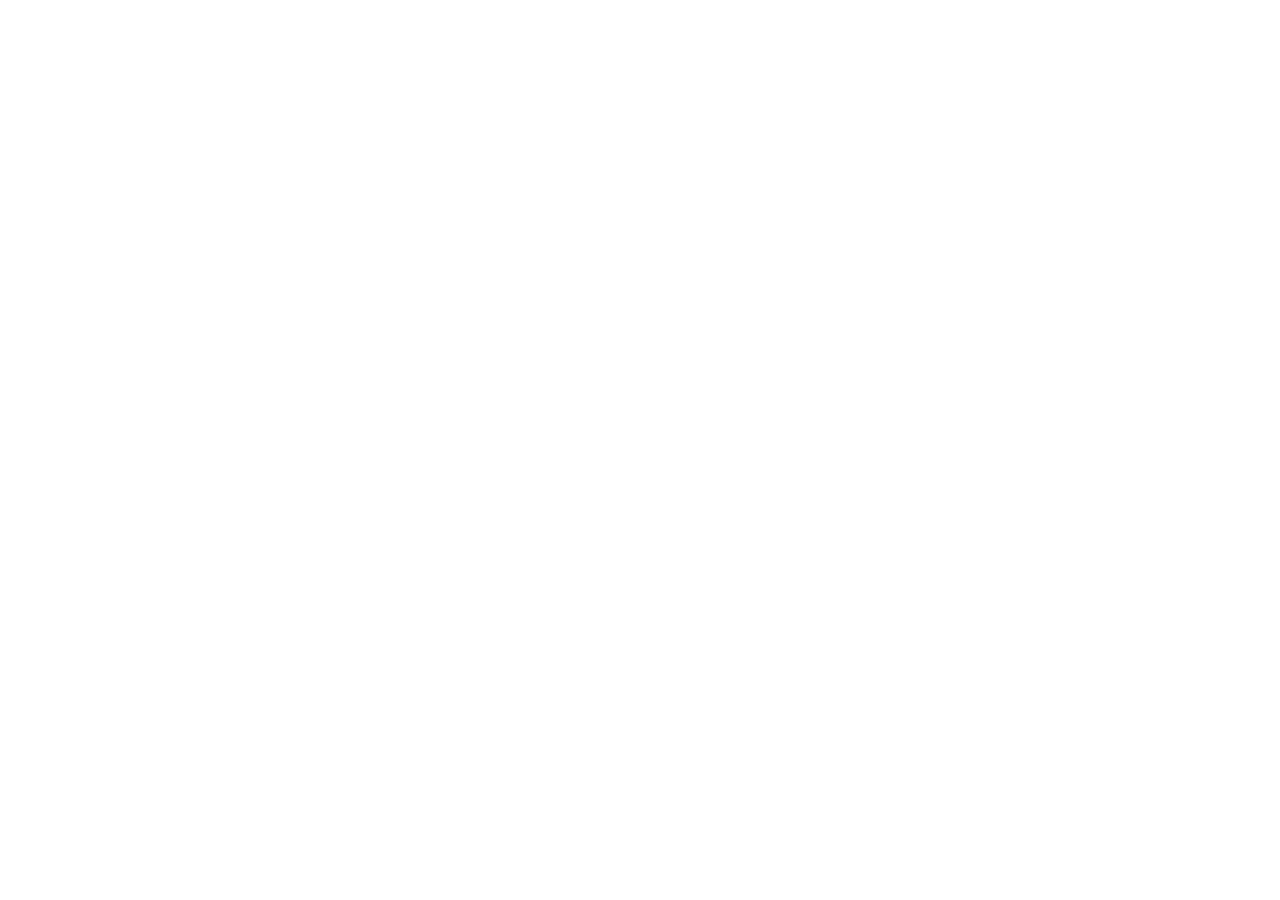
==== commit 7e10f87a: "Move the ads source of truth to its own site The ads page now lives in the lumeo-ads repo. ads.html " ====
--- a/ads.html
+++ b/ads.html
@@ -1,74 +1,6 @@
 <!doctype html>
-<html lang="en">
-<head>
-<meta charset="utf-8">
-<meta name="viewport" content="width=device-width,initial-scale=1">
-<title>Lumeo ads source of truth</title>
-<link rel="preconnect" href="https://fonts.googleapis.com">
-<link rel="stylesheet" href="https://fonts.googleapis.com/css2?family=Barlow+Condensed:wght@500;600;700;800&family=Barlow:wght@400;500;600&display=swap">
-<link rel="stylesheet" href="style.css">
-<link rel="stylesheet" href="ads.css">
-</head>
-<body>
-<main class="wrap">
-  <header>
-    <div>
-      <div class="eyebrow">Lumeo · every ad we ran</div>
-      <h1>Ads source of truth</h1>
-      <p class="sub" id="lede">Loading…</p>
-    </div>
-    <a class="btn sm" href="./">Weekly scorecards →</a>
-  </header>
-
-  <div class="kpis" id="kpis"></div>
-
-  <section id="tried">
-    <h2><span class="num">1</span>What we've tried, and what worked</h2>
-    <p class="sub">One row per angle, format and avatar. "Concepts" counts each creative idea once (all its hooks, versions and copies together). Hit rate = concepts that became a winner ÷ concepts that got at least $<span class="mintest">100</span> of spend.</p>
-    <div class="seg" role="group" aria-label="Group by" id="dimseg">
-      <button aria-pressed="true" data-dim="angle">Angle</button>
-      <button aria-pressed="false" data-dim="format">Format</button>
-      <button aria-pressed="false" data-dim="avatar">Avatar</button>
-    </div>
-    <div class="box tblwrap"><table id="dimtbl"></table></div>
-  </section>
-
-  <section id="matrix">
-    <h2><span class="num">2</span>Angle × format</h2>
-    <p class="sub">Each cell = concepts tried / winners. Brighter cell = more winners. Empty = never tried, which is where the untested combos are.</p>
-    <div class="box tblwrap"><table id="mtx" class="mtx"></table></div>
-  </section>
-
-  <section id="winners">
-    <h2><span class="num">3</span>The winners</h2>
-    <p class="sub" id="winsub"></p>
-    <div class="wins" id="wins"></div>
-  </section>
-
-  <section id="all">
-    <h2><span class="num">4</span>Every concept</h2>
-    <div class="filters">
-      <input type="search" id="q" placeholder="Search name, DCT, CS, editor…" aria-label="Search">
-      <select id="fAngle" aria-label="Angle"></select>
-      <select id="fFormat" aria-label="Format"></select>
-      <select id="fAvatar" aria-label="Avatar"></select>
-      <select id="fVerdict" aria-label="Verdict"></select>
-    </div>
-    <p class="sub" id="allsub"></p>
-    <div class="box tblwrap"><table id="alltbl" class="sortable"></table></div>
-    <button class="btn sm" id="more" hidden>Show more</button>
-  </section>
-
-  <section id="months">
-    <h2><span class="num">5</span>Spend by month</h2>
-    <div class="box"><div class="mbars" id="mbars"></div></div>
-  </section>
-
-  <section id="how">
-    <h2><span class="num">6</span>How this is built</h2>
-    <div class="box how" id="howbox"></div>
-  </section>
-</main>
-<script src="ads.js"></script>
-</body>
-</html>
+<html lang="en"><head><meta charset="utf-8">
+<title>Moved: Lumeo ads source of truth</title>
+<meta http-equiv="refresh" content="0; url=https://kalajar2000.github.io/lumeo-ads/">
+<link rel="canonical" href="https://kalajar2000.github.io/lumeo-ads/">
+</head><body><p>The ads source of truth moved to <a href="https://kalajar2000.github.io/lumeo-ads/">kalajar2000.github.io/lumeo-ads</a>.</p></body></html>
